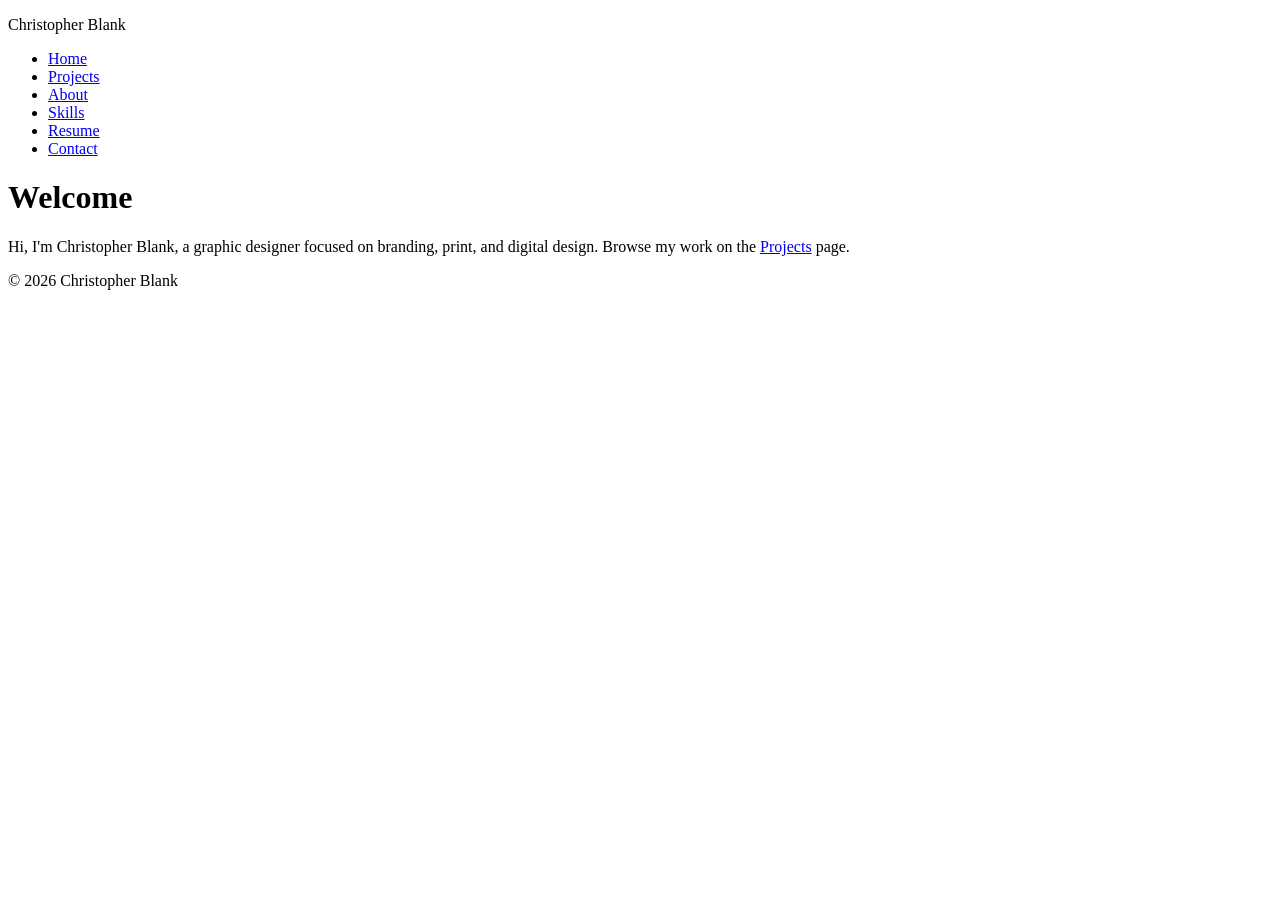
==== index.html @ 43065285 "Add files via upload" ====
<!DOCTYPE html>
<html lang="en">
<head>
  <meta charset="utf-8">
  <meta name="viewport" content="width=device-width, initial-scale=1">
  <title>Home | Christopher Blank, Graphic Designer</title>
  <link rel="stylesheet" href="css/style.css">
</head>
<body>
  <header>
    <p class="site-name">Christopher Blank</p>
    <nav aria-label="Main">
      <ul>
        <li><a href="index.html">Home</a></li>
        <li><a href="projects.html">Projects</a></li>
        <li><a href="about.html">About</a></li>
        <li><a href="skills.html">Skills</a></li>
        <li><a href="resume.html">Resume</a></li>
        <li><a href="contact.html">Contact</a></li>
      </ul>
    </nav>
  </header>

  <main>
    <h1>Welcome</h1>
    <p>Hi, I'm Christopher Blank, a graphic designer focused on branding, print, and digital design. Browse my work on the <a href="projects.html">Projects</a> page.</p>
  </main>

  <footer>
    <p>&copy; 2026 Christopher Blank</p>
  </footer>
</body>
</html>
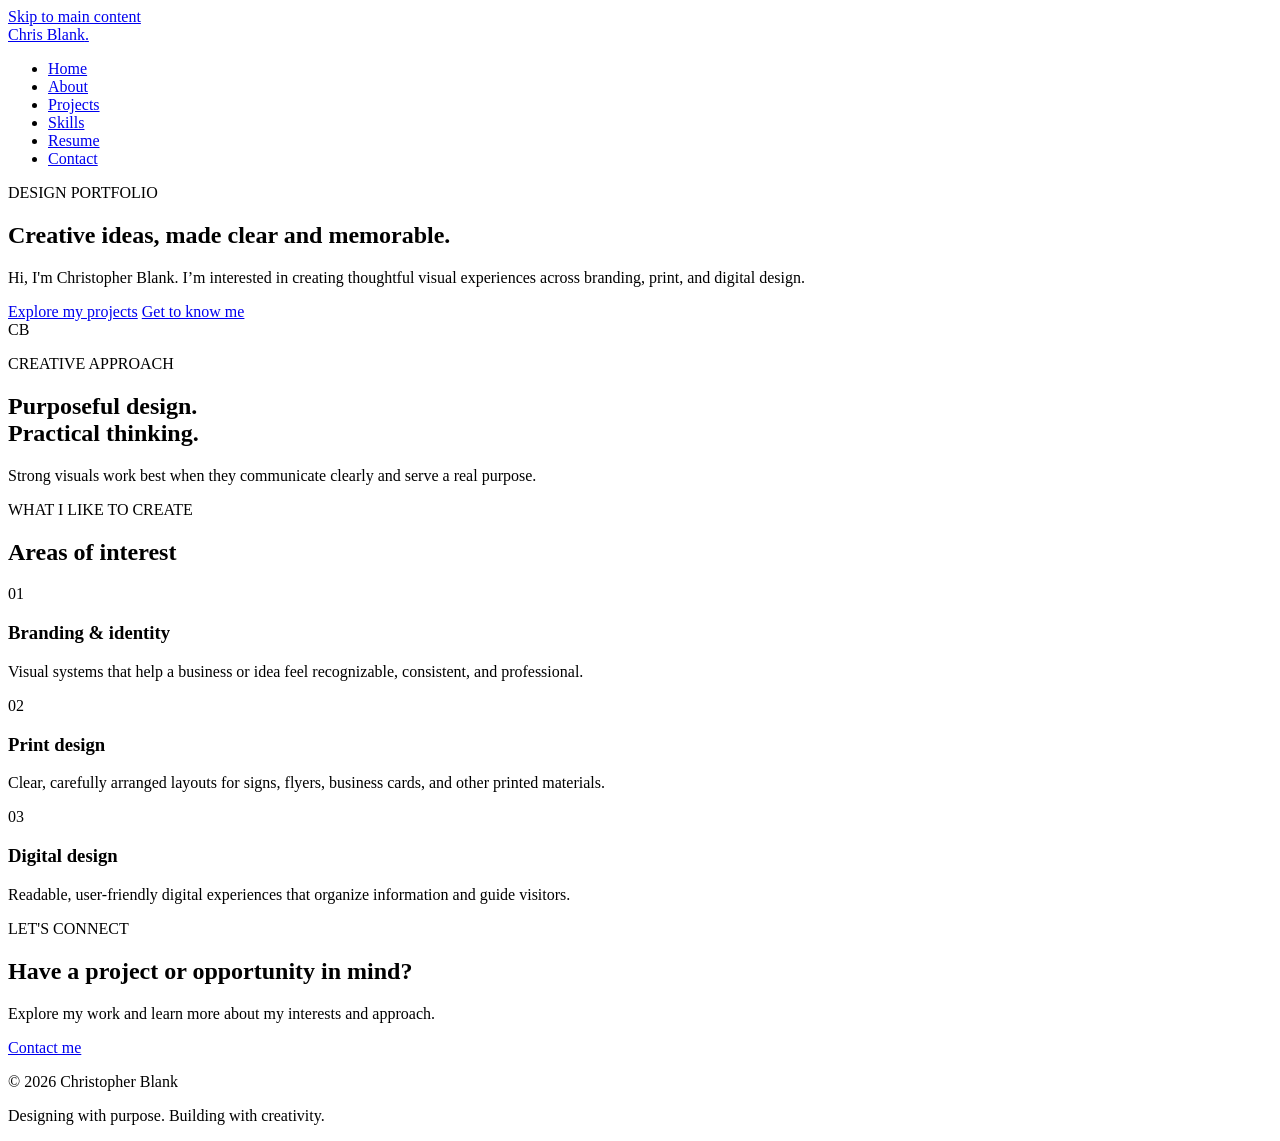
==== commit c2cc800c: "Refactor index.html for improved layout and content Updated the HTML structure and content for impro" ====
--- a/index.html
+++ b/index.html
@@ -1,33 +1,91 @@
 <!DOCTYPE html>
 <html lang="en">
 <head>
-  <meta charset="utf-8">
+  <meta charset="UTF-8">
   <meta name="viewport" content="width=device-width, initial-scale=1">
-  <title>Home | Christopher Blank, Graphic Designer</title>
+  <meta name="description" content="Home - Christopher Blank's design portfolio.">
+  <title>Home | Chris Blank Portfolio</title>
+  <link rel="preconnect" href="https://fonts.googleapis.com">
+  <link rel="preconnect" href="https://fonts.gstatic.com" crossorigin>
+  <link href="https://fonts.googleapis.com/css2?family=Inter:wght@400;500;600;700&family=Poppins:wght@600;700&display=swap" rel="stylesheet">
   <link rel="stylesheet" href="css/style.css">
 </head>
 <body>
-  <header>
-    <p class="site-name">Christopher Blank</p>
-    <nav aria-label="Main">
-      <ul>
-        <li><a href="index.html">Home</a></li>
+  <a class="skip-link" href="#main-content">Skip to main content</a>
+  <header class="site-header">
+    <div class="header-inner">
+      <a class="site-name" href="index.html">Chris Blank<span>.</span></a>
+      <nav aria-label="Main navigation">
+        <ul>
+        <li><a href="index.html" aria-current="page">Home</a></li>
+        <li><a href="about.html">About</a></li>
         <li><a href="projects.html">Projects</a></li>
-        <li><a href="about.html">About</a></li>
         <li><a href="skills.html">Skills</a></li>
         <li><a href="resume.html">Resume</a></li>
         <li><a href="contact.html">Contact</a></li>
-      </ul>
-    </nav>
+        </ul>
+      </nav>
+    </div>
   </header>
 
-  <main>
-    <h1>Welcome</h1>
-    <p>Hi, I'm Christopher Blank, a graphic designer focused on branding, print, and digital design. Browse my work on the <a href="projects.html">Projects</a> page.</p>
+  <main id="main-content" class="container">
+    <section class="hero">
+      <div class="hero-copy">
+        <p class="eyebrow">DESIGN PORTFOLIO</p>
+        <h1>Creative ideas, made clear and memorable.</h1>
+        <p class="lead">Hi, I'm Christopher Blank. I’m interested in creating thoughtful visual experiences across branding, print, and digital design.</p>
+        <div class="button-row">
+          <a class="button button-primary" href="projects.html">Explore my projects</a>
+          <a class="button button-secondary" href="about.html">Get to know me</a>
+        </div>
+      </div>
+      <div class="hero-panel" aria-label="Portfolio introduction">
+        <span class="panel-mark" aria-hidden="true">CB</span>
+        <p class="panel-label">CREATIVE APPROACH</p>
+        <h2>Purposeful design.<br>Practical thinking.</h2>
+        <p>Strong visuals work best when they communicate clearly and serve a real purpose.</p>
+      </div>
+    </section>
+
+    <section class="section-block">
+      <div class="section-heading">
+        <p class="eyebrow">WHAT I LIKE TO CREATE</p>
+        <h2>Areas of interest</h2>
+      </div>
+      <div class="card-grid three">
+        <article class="content-card">
+          <span class="card-number">01</span>
+          <h3>Branding &amp; identity</h3>
+          <p>Visual systems that help a business or idea feel recognizable, consistent, and professional.</p>
+        </article>
+        <article class="content-card">
+          <span class="card-number">02</span>
+          <h3>Print design</h3>
+          <p>Clear, carefully arranged layouts for signs, flyers, business cards, and other printed materials.</p>
+        </article>
+        <article class="content-card">
+          <span class="card-number">03</span>
+          <h3>Digital design</h3>
+          <p>Readable, user-friendly digital experiences that organize information and guide visitors.</p>
+        </article>
+      </div>
+    </section>
+
+    <section class="callout">
+      <div>
+        <p class="eyebrow">LET'S CONNECT</p>
+        <h2>Have a project or opportunity in mind?</h2>
+        <p>Explore my work and learn more about my interests and approach.</p>
+      </div>
+      <a class="button button-light" href="contact.html">Contact me</a>
+    </section>
   </main>
 
-  <footer>
-    <p>&copy; 2026 Christopher Blank</p>
+  <footer class="site-footer">
+    <div class="container footer-inner">
+      <p>&copy; 2026 Christopher Blank</p>
+      <p>Designing with purpose. Building with creativity.</p>
+    </div>
   </footer>
 </body>
 </html>
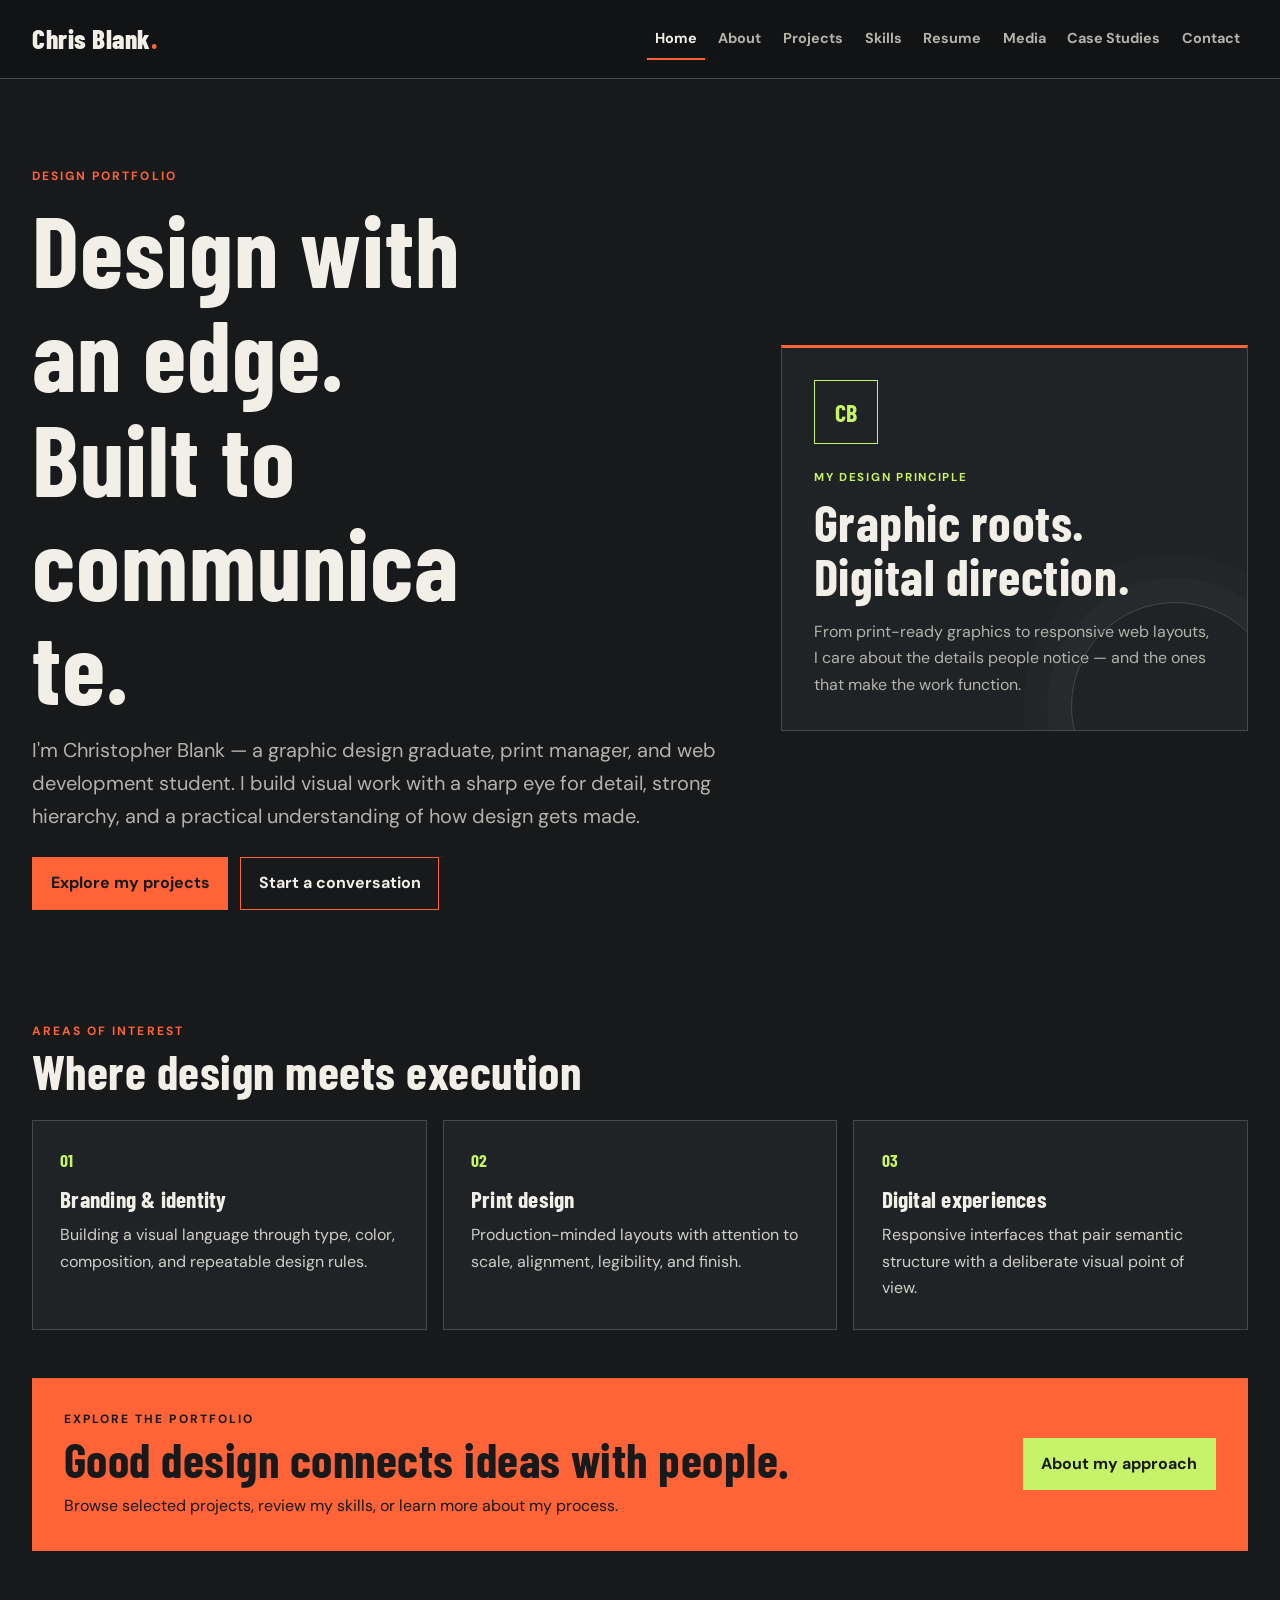
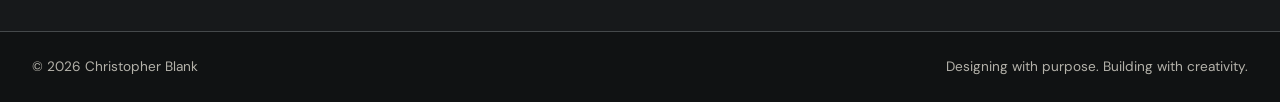
==== commit 77830bca: "Replace index.html with latest portfolio version" ====
--- a/index.html
+++ b/index.html
@@ -1,91 +1,52 @@
 <!DOCTYPE html>
 <html lang="en">
 <head>
-  <meta charset="UTF-8">
-  <meta name="viewport" content="width=device-width, initial-scale=1">
-  <meta name="description" content="Home - Christopher Blank's design portfolio.">
-  <title>Home | Chris Blank Portfolio</title>
-  <link rel="preconnect" href="https://fonts.googleapis.com">
-  <link rel="preconnect" href="https://fonts.gstatic.com" crossorigin>
-  <link href="https://fonts.googleapis.com/css2?family=Inter:wght@400;500;600;700&family=Poppins:wght@600;700&display=swap" rel="stylesheet">
-  <link rel="stylesheet" href="css/style.css">
+<meta charset="UTF-8">
+<meta name="viewport" content="width=device-width, initial-scale=1">
+<meta name="description" content="Christopher Blank design portfolio featuring branding, print and digital work.">
+<title>Home | Chris Blank Portfolio</title>
+<link rel="preconnect" href="https://fonts.googleapis.com">
+<link rel="preconnect" href="https://fonts.gstatic.com" crossorigin>
+<link href="https://fonts.googleapis.com/css2?family=Barlow+Condensed:wght@500;600;700;800&family=DM+Sans:wght@400;500;600;700&display=swap" rel="stylesheet">
+<link rel="stylesheet" href="css/style.css">
 </head>
 <body>
-  <a class="skip-link" href="#main-content">Skip to main content</a>
-  <header class="site-header">
-    <div class="header-inner">
-      <a class="site-name" href="index.html">Chris Blank<span>.</span></a>
-      <nav aria-label="Main navigation">
-        <ul>
-        <li><a href="index.html" aria-current="page">Home</a></li>
-        <li><a href="about.html">About</a></li>
-        <li><a href="projects.html">Projects</a></li>
-        <li><a href="skills.html">Skills</a></li>
-        <li><a href="resume.html">Resume</a></li>
-        <li><a href="contact.html">Contact</a></li>
-        </ul>
-      </nav>
-    </div>
-  </header>
+<a class="skip-link" href="#main-content">Skip to main content</a>
+<header class="site-header">
+  <div class="header-inner">
+    <a class="site-name" href="index.html">Chris Blank<span>.</span></a>
+    <nav aria-label="Main navigation"><ul>
+      <li><a href="index.html" aria-current="page">Home</a></li>
+      <li><a href="about.html" >About</a></li>
+      <li><a href="projects.html" >Projects</a></li>
+      <li><a href="skills.html" >Skills</a></li>
+      <li><a href="resume.html" >Resume</a></li>
+      <li><a href="media.html">Media</a></li>
+      <li><a href="case-studies.html" >Case Studies</a></li>
+      <li><a href="contact.html" >Contact</a></li>
+    </ul></nav>
+  </div>
+</header>
+<main id="main-content" class="container">
 
-  <main id="main-content" class="container">
-    <section class="hero">
-      <div class="hero-copy">
-        <p class="eyebrow">DESIGN PORTFOLIO</p>
-        <h1>Creative ideas, made clear and memorable.</h1>
-        <p class="lead">Hi, I'm Christopher Blank. I’m interested in creating thoughtful visual experiences across branding, print, and digital design.</p>
-        <div class="button-row">
-          <a class="button button-primary" href="projects.html">Explore my projects</a>
-          <a class="button button-secondary" href="about.html">Get to know me</a>
-        </div>
-      </div>
-      <div class="hero-panel" aria-label="Portfolio introduction">
-        <span class="panel-mark" aria-hidden="true">CB</span>
-        <p class="panel-label">CREATIVE APPROACH</p>
-        <h2>Purposeful design.<br>Practical thinking.</h2>
-        <p>Strong visuals work best when they communicate clearly and serve a real purpose.</p>
-      </div>
-    </section>
+<section class="hero">
+ <div class="hero-copy"><p class="eyebrow">DESIGN PORTFOLIO</p>
+ <h1>Design with an edge. Built to communicate.</h1>
+ <p class="lead">I'm Christopher Blank — a graphic design graduate, print manager, and web development student. I build visual work with a sharp eye for detail, strong hierarchy, and a practical understanding of how design gets made.</p>
+ <div class="button-row"><a class="button button-primary" href="projects.html">Explore my projects</a><a class="button button-secondary" href="contact.html">Start a conversation</a></div></div>
+ <aside class="hero-panel" aria-label="Creative approach"><span class="panel-mark" aria-hidden="true">CB</span><p class="panel-label">MY DESIGN PRINCIPLE</p><h2>Graphic roots.<br>Digital direction.</h2><p>From print-ready graphics to responsive web layouts, I care about the details people notice — and the ones that make the work function.</p></aside>
+</section>
+<section class="section-block"><div class="section-heading"><p class="eyebrow">AREAS OF INTEREST</p><h2>Where design meets execution</h2></div>
+<div class="card-grid three">
+<article class="content-card"><span class="card-number">01</span><h3>Branding &amp; identity</h3><p>Building a visual language through type, color, composition, and repeatable design rules.</p></article>
+<article class="content-card"><span class="card-number">02</span><h3>Print design</h3><p>Production-minded layouts with attention to scale, alignment, legibility, and finish.</p></article>
+<article class="content-card"><span class="card-number">03</span><h3>Digital experiences</h3><p>Responsive interfaces that pair semantic structure with a deliberate visual point of view.</p></article>
+</div></section>
+<section class="callout"><div><p class="eyebrow">EXPLORE THE PORTFOLIO</p><h2>Good design connects ideas with people.</h2><p>Browse selected projects, review my skills, or learn more about my process.</p></div><a class="button button-light" href="about.html">About my approach</a></section>
 
-    <section class="section-block">
-      <div class="section-heading">
-        <p class="eyebrow">WHAT I LIKE TO CREATE</p>
-        <h2>Areas of interest</h2>
-      </div>
-      <div class="card-grid three">
-        <article class="content-card">
-          <span class="card-number">01</span>
-          <h3>Branding &amp; identity</h3>
-          <p>Visual systems that help a business or idea feel recognizable, consistent, and professional.</p>
-        </article>
-        <article class="content-card">
-          <span class="card-number">02</span>
-          <h3>Print design</h3>
-          <p>Clear, carefully arranged layouts for signs, flyers, business cards, and other printed materials.</p>
-        </article>
-        <article class="content-card">
-          <span class="card-number">03</span>
-          <h3>Digital design</h3>
-          <p>Readable, user-friendly digital experiences that organize information and guide visitors.</p>
-        </article>
-      </div>
-    </section>
-
-    <section class="callout">
-      <div>
-        <p class="eyebrow">LET'S CONNECT</p>
-        <h2>Have a project or opportunity in mind?</h2>
-        <p>Explore my work and learn more about my interests and approach.</p>
-      </div>
-      <a class="button button-light" href="contact.html">Contact me</a>
-    </section>
-  </main>
-
-  <footer class="site-footer">
-    <div class="container footer-inner">
-      <p>&copy; 2026 Christopher Blank</p>
-      <p>Designing with purpose. Building with creativity.</p>
-    </div>
-  </footer>
+</main>
+<footer class="site-footer"><div class="container footer-inner">
+<p>&copy; 2026 Christopher Blank</p><p>Designing with purpose. Building with creativity.</p>
+</div></footer>
 </body>
-</html>
+</html>
--- a/css/style.css
+++ b/css/style.css
@@ -0,0 +1,145 @@
+/* CHRIS BLANK PORTFOLIO — AUTOMOTIVE EDITORIAL SYSTEM */
+*, *::before, *::after { box-sizing: border-box; }
+* { margin: 0; }
+html { scroll-behavior: smooth; -webkit-text-size-adjust: 100%; }
+body { min-height: 100vh; line-height: 1.65; -webkit-font-smoothing: antialiased; }
+img, video, svg { display: block; max-width: 100%; }
+input, button, textarea, select { font: inherit; }
+p, h1, h2, h3 { overflow-wrap: break-word; }
+ul, ol { padding-left: 1.25rem; }
+:root {
+ color-scheme: dark;
+ --graphite: #17191b; --panel: #202326; --panel-soft: #262a2d;
+ --paper: #f2efe8; --muted: #b4b2aa; --orange: #ff6338;
+ --lime: #c7f36b; --line: #45494b; --field: #303538;
+ --heading: "Barlow Condensed", Impact, sans-serif;
+ --body: "DM Sans", "Segoe UI", Arial, sans-serif;
+}
+body { background: var(--graphite); color: var(--paper); font: 1rem/1.65 var(--body); }
+h1,h2,h3 { color: var(--paper); font-family: var(--heading); font-weight: 700; line-height: 1.05; letter-spacing: .01em; }
+h1 { font-size: clamp(2.8rem, 8vw, 6.2rem); }
+h2 { font-size: clamp(1.8rem, 4vw, 3rem); }
+h3 { font-size: 1.45rem; }
+p { max-width: 72ch; }
+a { color: var(--lime); text-underline-offset: .2em; }
+a:hover { color: var(--orange); }
+a:focus-visible, button:focus-visible, input:focus-visible, textarea:focus-visible, select:focus-visible { outline: 3px solid var(--lime); outline-offset: 3px; }
+.container,.header-inner { width: min(100% - 2rem, 76rem); margin-inline: auto; }
+.skip-link { position:absolute; top:.5rem; left:.5rem; z-index:20; padding:.7rem 1rem; transform:translateY(-160%); background:var(--paper); color:var(--graphite); }
+.skip-link:focus { transform:translateY(0); }
+.site-header { position:relative; z-index:2; background:#111314; border-bottom:1px solid var(--line); }
+.header-inner { display:flex; flex-direction:column; align-items:center; gap:.8rem; padding:1rem 0; }
+.site-name { color:var(--paper); font:800 1.7rem/1 var(--heading); text-decoration:none; letter-spacing:.02em; }
+.site-name span { color:var(--orange); }
+nav ul { display:flex; flex-wrap:wrap; justify-content:center; gap:.2rem .45rem; padding:0; list-style:none; }
+nav a { display:inline-block; padding:.55rem .5rem; color:var(--muted); font-size:.82rem; font-weight:700; text-decoration:none; }
+nav a:hover,nav a[aria-current="page"] { color:var(--paper); }
+nav a[aria-current="page"] { box-shadow:inset 0 -2px var(--orange); }
+main { padding-block:2.5rem 4rem; }
+.eyebrow { color:var(--orange); font-size:.75rem; font-weight:700; letter-spacing:.17em; text-transform:uppercase; }
+.lead { max-width:62ch; color:var(--muted); font-size:clamp(1.05rem,2vw,1.25rem); }
+.hero { display:grid; gap:2rem; align-items:center; padding:1.5rem 0 2.5rem; }
+.hero-copy h1 { max-width:11ch; margin:.65rem 0 1rem; }
+.hero-panel { position:relative; padding:1.5rem; overflow:hidden; background:var(--panel); border:1px solid var(--line); border-top:3px solid var(--orange); }
+.hero-panel::after { position:absolute; right:-2rem; bottom:-5rem; width:13rem; height:13rem; border:1px solid var(--line); border-radius:50%; content:""; box-shadow:0 0 0 1.5rem #ffffff05,0 0 0 3rem #ffffff03; }
+.hero-panel h2 { margin:.5rem 0 1rem; font-size:clamp(2rem,4vw,3.3rem); }
+.hero-panel p:not(.panel-label) { color:var(--muted); }
+.panel-mark { display:grid; width:4rem; height:4rem; place-items:center; margin-bottom:1.5rem; border:1px solid var(--lime); color:var(--lime); font:700 1.5rem var(--heading); }
+.panel-label { color:var(--lime); font-size:.72rem; font-weight:700; letter-spacing:.15em; }
+.button-row { display:flex; flex-wrap:wrap; gap:.75rem; margin-top:1.5rem; }
+.button { display:inline-flex; min-height:3rem; align-items:center; justify-content:center; padding:.75rem 1.1rem; border:1px solid var(--orange); font-weight:700; text-decoration:none; transition:background .2s,color .2s; }
+.button-primary { background:var(--orange); color:#17191b; }
+.button-primary:hover { background:var(--lime); border-color:var(--lime); color:#17191b; }
+.button-secondary { color:var(--paper); background:transparent; }
+.button-secondary:hover { color:var(--graphite); background:var(--paper); border-color:var(--paper); }
+.button-light { color:var(--graphite); background:var(--lime); border-color:var(--lime); }
+.button-light:hover { color:var(--graphite); background:var(--paper); border-color:var(--paper); }
+.section-block { margin-top:3.5rem; }
+.section-heading { margin-bottom:1.25rem; }
+.section-heading h2 { margin-top:.3rem; }
+.card-grid { display:grid; grid-template-columns:1fr; gap:1rem; margin-top:1.5rem; }
+.content-card { padding:1.35rem; background:var(--panel); border:1px solid var(--line); }
+.content-card h2,.content-card h3 { margin-bottom:.7rem; }
+.content-card p + p { margin-top:1rem; }
+.content-card p,.content-card li { color:#d0cec7; }
+.card-number { display:inline-block; margin-bottom:1rem; color:var(--lime); font:700 1.1rem var(--heading); }
+.callout { display:flex; flex-direction:column; align-items:flex-start; gap:1.25rem; margin-top:3rem; padding:1.5rem; background:var(--orange); color:#17191b; }
+.callout h2,.callout p,.callout .eyebrow { color:#17191b; }
+.callout h2 { margin:.3rem 0 .5rem; }
+.page-intro { margin-bottom:2rem; padding-bottom:1.5rem; border-bottom:1px solid var(--line); }
+.page-intro h1 { margin:.4rem 0 .8rem; }
+.about-split,.project-feature,.media-feature,.form-layout { display:grid; gap:1rem; }
+.prose-card { max-width:56rem; }
+.prose-card h2:not(:first-child) { margin-top:1.8rem; }
+.check-list,.skill-list { margin-top:.75rem; }
+.check-list li,.skill-list li { margin:.5rem 0; }
+.quote-panel { margin-top:1rem; padding:1.3rem; border-left:3px solid var(--lime); background:var(--panel); }
+.quote-panel blockquote { font:600 1.35rem/1.35 var(--heading); }
+.small-note,.card-note,.form-help { margin-top:.8rem; color:var(--muted); font-size:.88rem; }
+.image-feature { width:100%; max-height:24rem; object-fit:cover; }
+.tag { display:inline-block; margin-bottom:.8rem; padding:.25rem .65rem; border:1px solid var(--lime); color:var(--lime); font-size:.78rem; font-weight:700; letter-spacing:.08em; text-transform:uppercase; }
+.project-feature { align-items:stretch; margin:1.2rem 0; }
+.project-visual { display:grid; min-height:13rem; place-items:center; padding:1rem; background:linear-gradient(135deg,#292d30,#151718); border:1px solid var(--line); color:var(--lime); font:800 clamp(2.5rem,7vw,5rem)/.85 var(--heading); letter-spacing:.04em; text-align:center; }
+.resume-layout { display:grid; gap:1rem; }
+.resume-sidebar { padding:1.4rem; background:var(--panel-soft); border:1px solid var(--line); border-top:3px solid var(--lime); }
+.resume-sidebar h2 { font-size:2rem; }
+.resume-sidebar h3 { margin-top:1.3rem; color:var(--lime); }
+.resume-sidebar p,.resume-sidebar li { color:var(--muted); }
+.resume-sidebar hr { margin:1rem 0; border:0; border-top:1px solid var(--line); }
+.resume-main { display:grid; gap:1rem; }
+.timeline-item { padding-left:1rem; border-left:2px solid var(--orange); }
+.timeline-item + .timeline-item { margin-top:1.2rem; }
+.timeline-item h3 { color:var(--lime); }
+.timeline-item p { margin-top:.35rem; }
+.table-wrap { overflow-x:auto; margin-top:1rem; }
+.skills-table { width:100%; min-width:38rem; border-collapse:collapse; text-align:left; }
+.skills-table caption { padding:.7rem; color:var(--muted); text-align:left; }
+.skills-table th,.skills-table td { padding:.8rem; border:1px solid var(--line); vertical-align:top; }
+.skills-table thead { background:var(--orange); color:#17191b; }
+.skills-table tbody tr:nth-of-type(odd) { background:#25292c; }
+.skills-table tbody tr:nth-of-type(even) { background:#1b1e20; }
+.skills-table tbody th { color:var(--paper); }
+.level { display:inline-block; padding:.15rem .5rem; border:1px solid var(--lime); color:var(--lime); font-size:.82rem; }
+.process-list { margin-top:1rem; }
+.process-list li { padding:.6rem 0 .9rem .3rem; }
+.process-list h3 { color:var(--lime); }
+.form-field { display:grid; gap:.35rem; margin:1rem 0; }
+.form-field label { font-weight:700; }
+.contact-form input,.contact-form select,.contact-form textarea { width:100%; min-height:2.9rem; padding:.7rem .8rem; border:1px solid #666d70; border-radius:0; background:var(--field); color:var(--paper); }
+.contact-form textarea { min-height:9rem; resize:vertical; }
+.contact-form input::placeholder,.contact-form textarea::placeholder { color:#a7aaa8; }
+.media-frame { overflow:hidden; border:1px solid var(--line); background:#000; }
+.media-frame video { width:100%; }
+.audio-panel audio { width:min(100%,38rem); margin-top:1rem; }
+.learning-card { margin-top:1.5rem; border-left:3px solid var(--lime); }
+.learning-card h2 { margin:.3rem 0 .5rem; }
+.site-footer { padding:1.5rem 0; background:#101213; border-top:1px solid var(--line); }
+.footer-inner { display:flex; flex-direction:column; gap:.4rem; }
+.footer-inner p { color:var(--muted); font-size:.85rem; }
+@media (min-width:650px) {
+ .container,.header-inner { width:min(100% - 3rem,76rem); }
+ .card-grid.two { grid-template-columns:repeat(2,minmax(0,1fr)); }
+ .card-grid.three { grid-template-columns:repeat(3,minmax(0,1fr)); }
+ .hero { grid-template-columns:1.2fr .8fr; padding-block:2rem 3.5rem; }
+ .hero-panel { padding:2rem; }
+ .project-feature { grid-template-columns:1fr 1fr; align-items:center; }
+ .media-feature { grid-template-columns:1fr 1fr; align-items:center; }
+ .form-layout { grid-template-columns:1.4fr .8fr; align-items:start; }
+ .about-split { grid-template-columns:1.2fr .8fr; align-items:start; }
+ .resume-layout { grid-template-columns:.75fr 1.5fr; align-items:start; }
+ .callout { flex-direction:row; align-items:center; justify-content:space-between; padding:2rem; }
+}
+@media (min-width:1000px) {
+ .header-inner { flex-direction:row; justify-content:space-between; padding-block:1.15rem; }
+ nav ul { gap:.35rem; }
+ nav a { font-size:.9rem; }
+ main { padding-block:3.5rem 5rem; }
+ .hero { gap:3rem; }
+ .hero-copy h1 { max-width:10ch; }
+ .content-card { padding:1.7rem; }
+ .footer-inner { flex-direction:row; justify-content:space-between; }
+}
+@media (prefers-reduced-motion:reduce) {
+ html { scroll-behavior:auto; }
+ *,*::before,*::after { transition-duration:.01ms !important; animation-duration:.01ms !important; }
+}
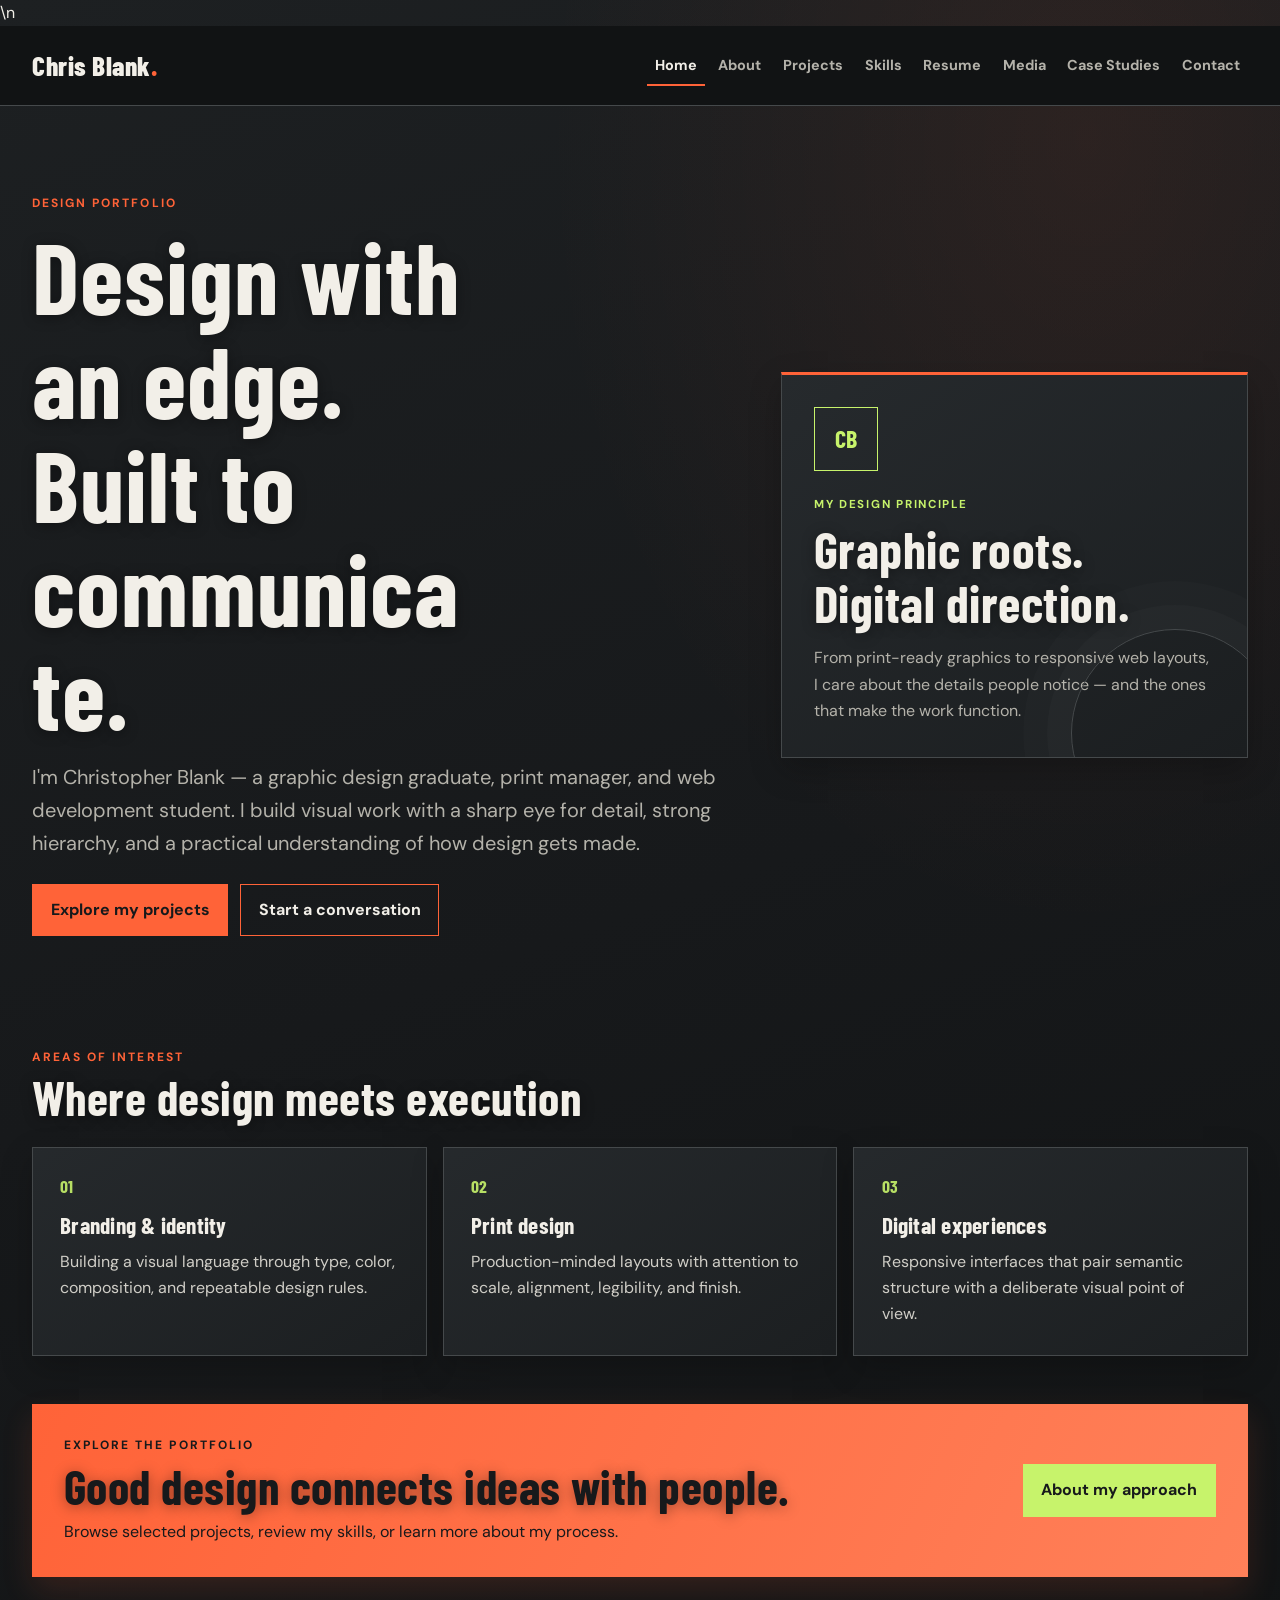
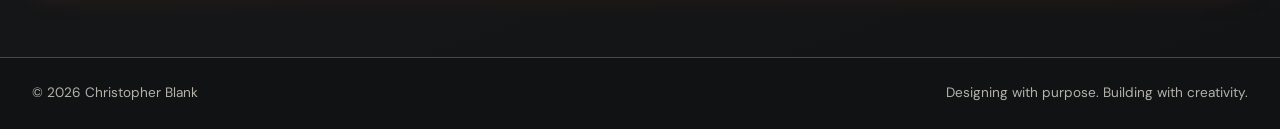
==== commit 1ae1b2c9: "Add favicon and finalize portfolio page details" ====
--- a/index.html
+++ b/index.html
@@ -8,7 +8,7 @@
 <link rel="preconnect" href="https://fonts.googleapis.com">
 <link rel="preconnect" href="https://fonts.gstatic.com" crossorigin>
 <link href="https://fonts.googleapis.com/css2?family=Barlow+Condensed:wght@500;600;700;800&family=DM+Sans:wght@400;500;600;700&display=swap" rel="stylesheet">
-<link rel="stylesheet" href="css/style.css">
+<link rel="icon" type="image/svg+xml" href="favicon.svg">\n<link rel="stylesheet" href="css/style.css">
 </head>
 <body>
 <a class="skip-link" href="#main-content">Skip to main content</a>
--- a/css/style.css
+++ b/css/style.css
@@ -143,3 +143,43 @@
  html { scroll-behavior:auto; }
  *,*::before,*::after { transition-duration:.01ms !important; animation-duration:.01ms !important; }
 }
+
+
+/* PART 5 — ADVANCED AESTHETICS */
+body {
+  background:
+    radial-gradient(ellipse at 85% 8%, rgb(255 99 56 / 8%), transparent 34rem),
+    linear-gradient(160deg, #1d2022 0%, var(--graphite) 52%, #111314 100%);
+}
+h1, h2 {
+  text-shadow: 0 2px 14px rgb(0 0 0 / 38%);
+}
+.hero-panel, .content-card, .resume-sidebar, .quote-panel {
+  box-shadow: 0 12px 30px rgb(0 0 0 / 22%);
+}
+.content-card {
+  background: linear-gradient(145deg, rgb(38 42 45 / 96%), rgb(28 31 33 / 98%));
+}
+.hero-panel {
+  background: linear-gradient(145deg, #262a2d 0%, #1b1e20 100%);
+}
+.card-number, .small-note, .card-note {
+  opacity: .9;
+}
+.project-visual {
+  background:
+    linear-gradient(135deg, rgb(199 243 107 / 12%), transparent 55%),
+    linear-gradient(145deg, #292d30, #151718);
+  box-shadow: inset 0 0 35px rgb(0 0 0 / 28%), 0 10px 25px rgb(0 0 0 / 20%);
+}
+.callout {
+  background: linear-gradient(115deg, #ff6338, #ff8059);
+  box-shadow: 0 14px 30px rgb(255 99 56 / 14%);
+}
+@media (min-width: 650px) {
+  .card-grid:not(.three) { grid-template-columns: repeat(2, minmax(0, 1fr)); }
+}
+@media (min-width: 1000px) {
+  .card-grid.three { grid-template-columns: repeat(3, minmax(0, 1fr)); }
+  .card-grid.two { grid-template-columns: repeat(2, minmax(0, 1fr)); }
+}
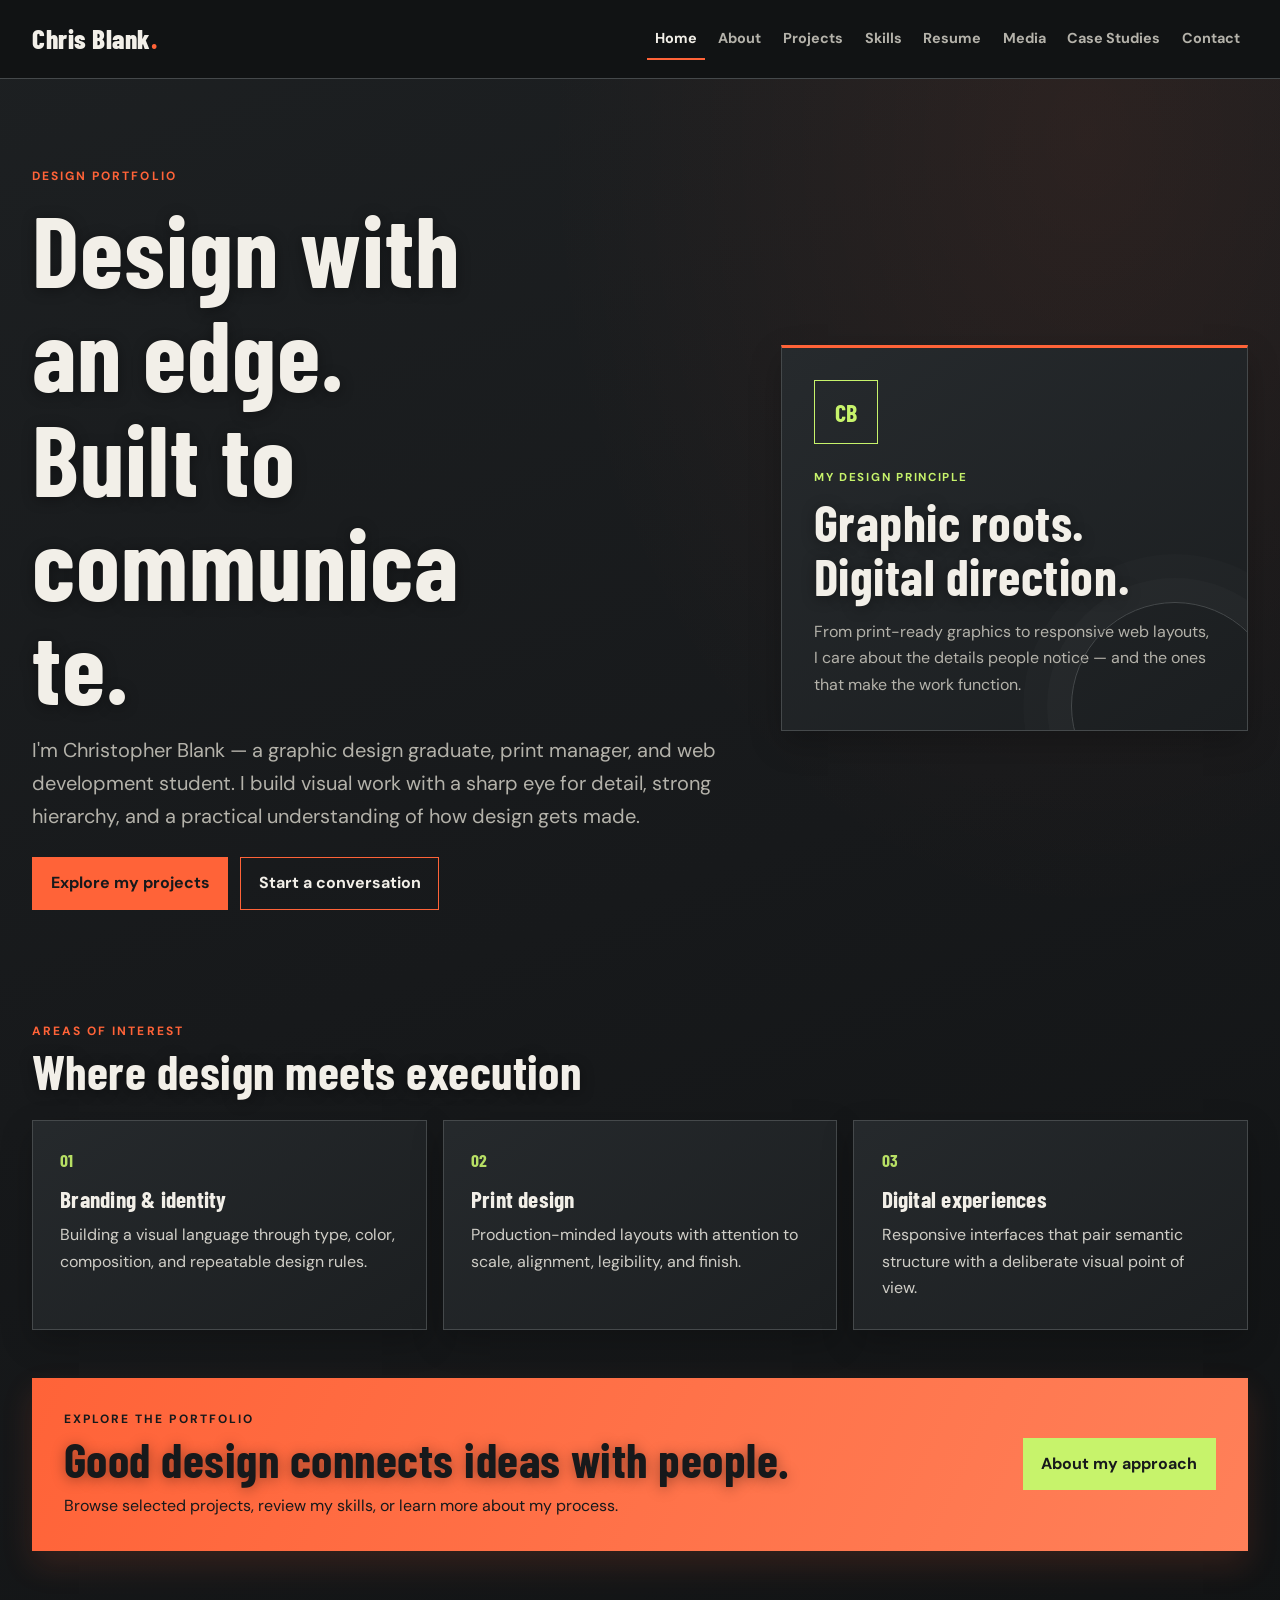
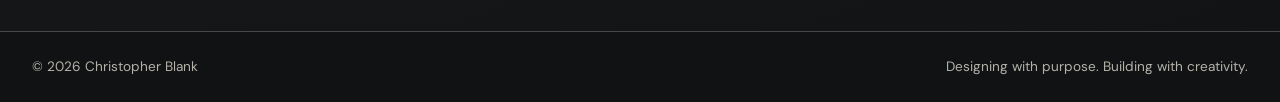
==== commit 6d4aa11c: "Fix favicon link formatting" ====
--- a/index.html
+++ b/index.html
@@ -8,7 +8,8 @@
 <link rel="preconnect" href="https://fonts.googleapis.com">
 <link rel="preconnect" href="https://fonts.gstatic.com" crossorigin>
 <link href="https://fonts.googleapis.com/css2?family=Barlow+Condensed:wght@500;600;700;800&family=DM+Sans:wght@400;500;600;700&display=swap" rel="stylesheet">
-<link rel="icon" type="image/svg+xml" href="favicon.svg">\n<link rel="stylesheet" href="css/style.css">
+<link rel="icon" type="image/svg+xml" href="favicon.svg">
+<link rel="stylesheet" href="css/style.css">
 </head>
 <body>
 <a class="skip-link" href="#main-content">Skip to main content</a>
